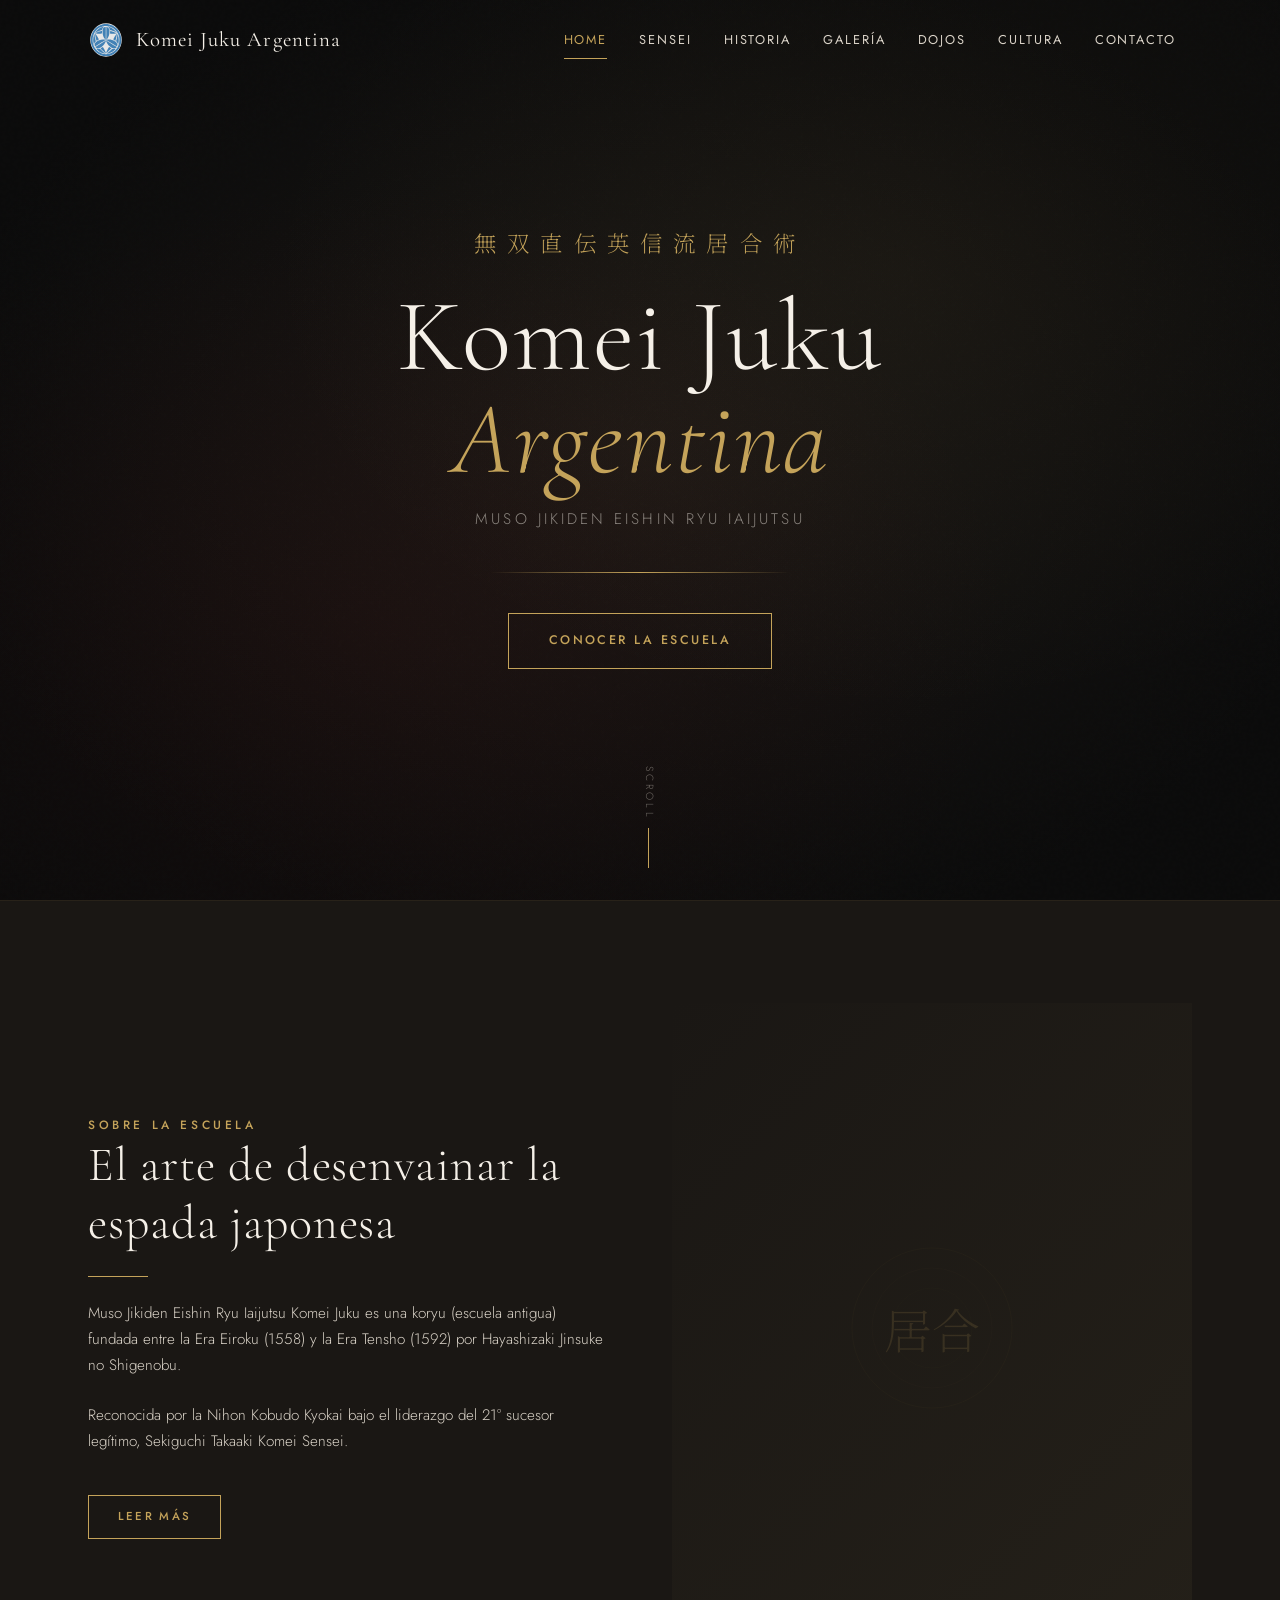
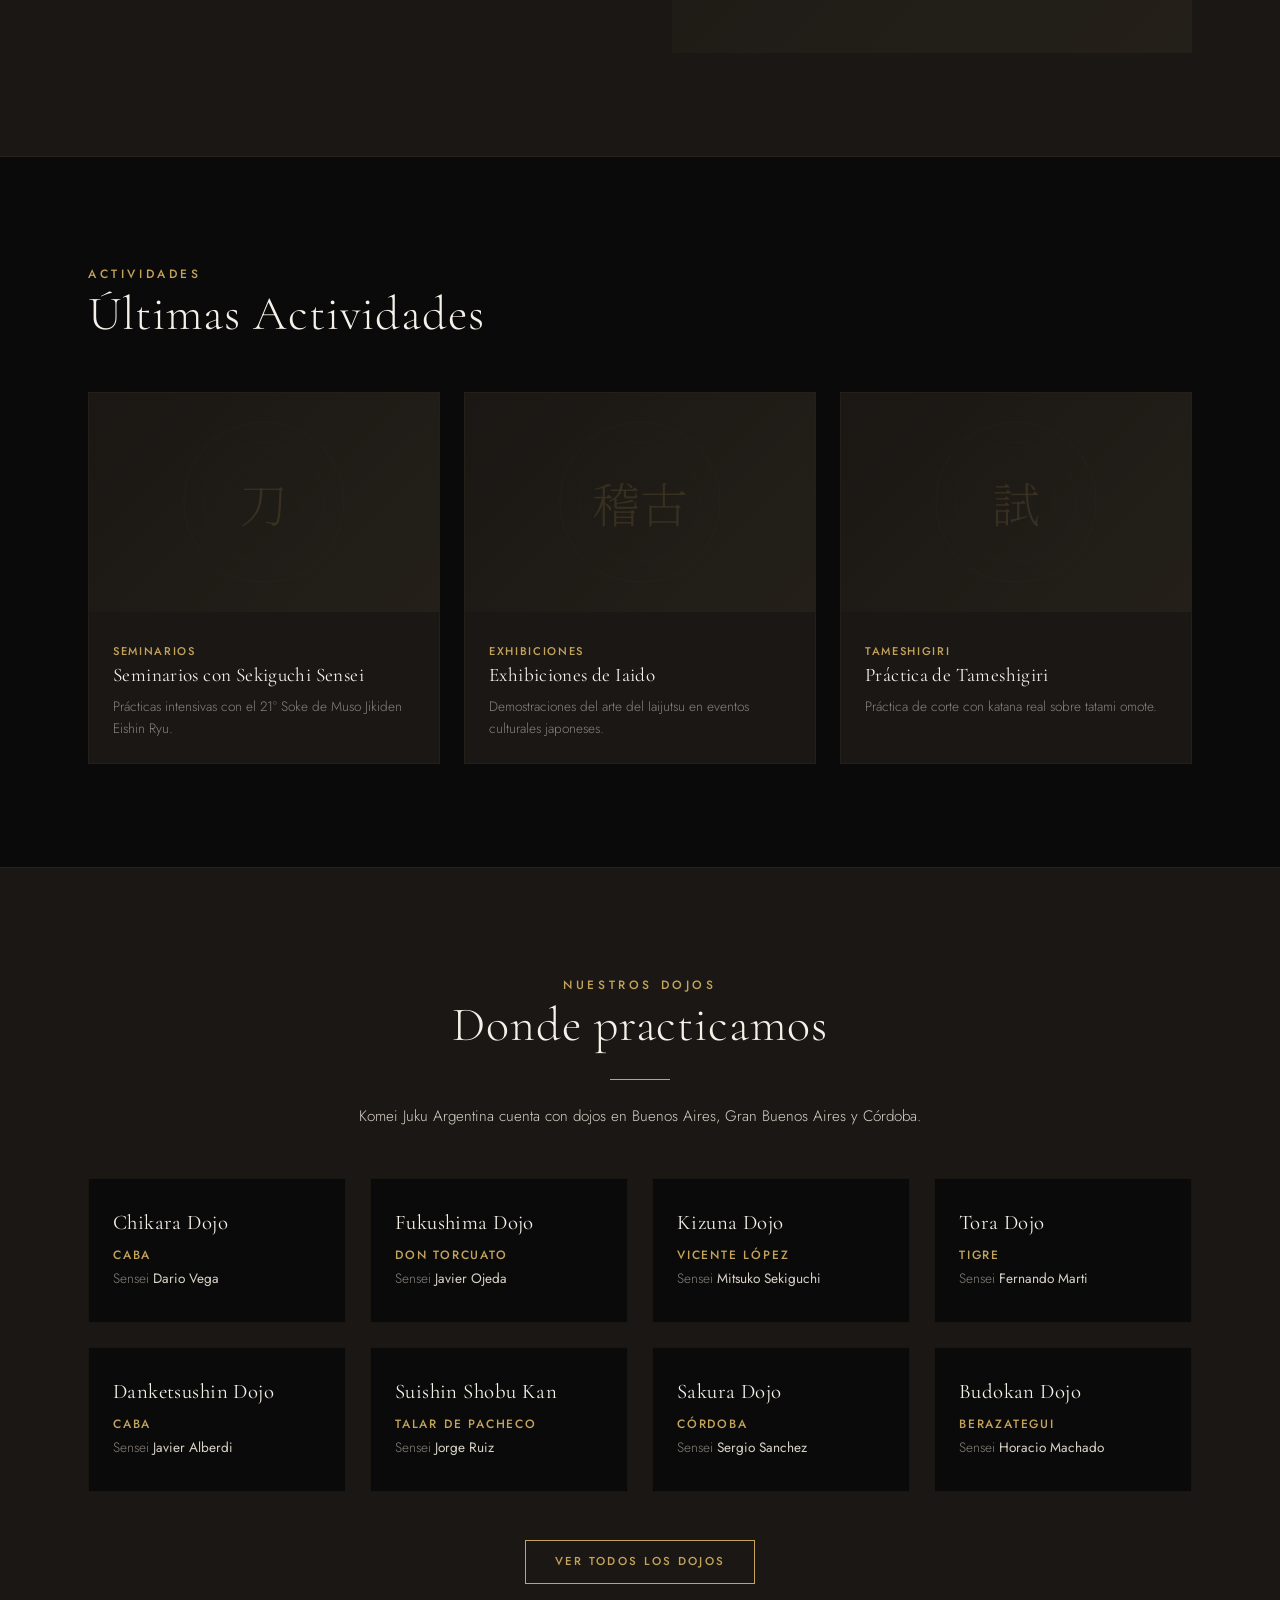
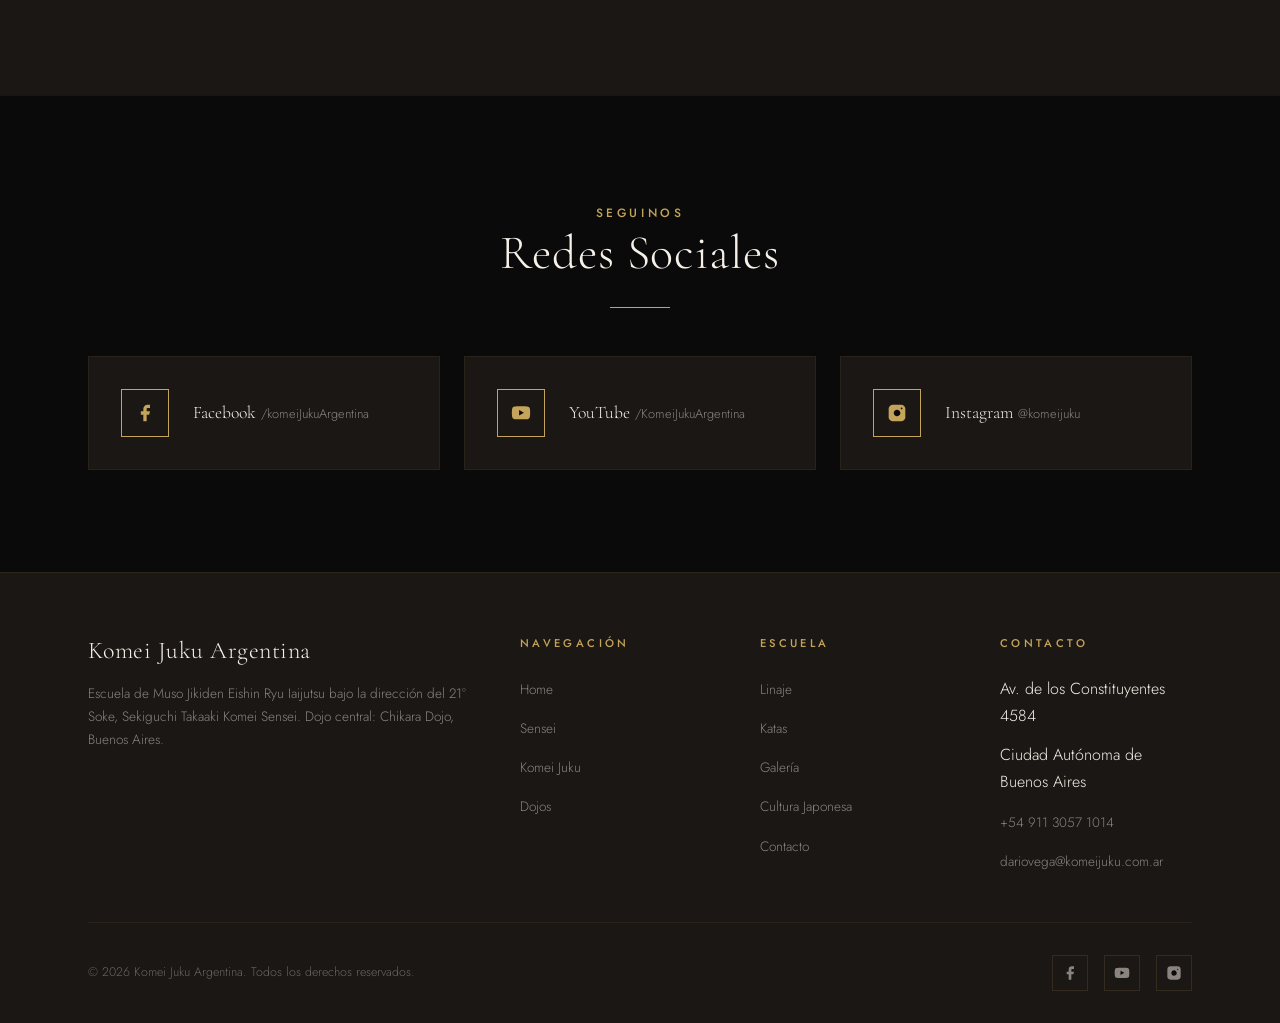
==== index.html @ 15493c23 "Initial commit — Komei Juku Argentina website Co-Authored-By: Claude Opus 4.6 <noreply@anthropic.com" ====
<!DOCTYPE html>
<html lang="es">
<head>
  <meta charset="UTF-8">
  <meta name="viewport" content="width=device-width, initial-scale=1.0">
  <title>Komei Juku Argentina — Muso Jikiden Eishin Ryu Iaijutsu</title>
  <meta name="description" content="Komei Juku Argentina — Escuela de Iaijutsu tradicional japonesa. Muso Jikiden Eishin Ryu bajo la dirección de Sekiguchi Takaaki Komei Sensei, 21° Soke.">
  <link rel="stylesheet" href="css/style.css">
</head>
<body>

  <!-- Navigation Overlay -->
  <div class="nav-overlay"></div>

  <!-- Navigation -->
  <nav class="nav">
    <div class="nav__inner">
      <a href="index.html" class="nav__logo">
        <img src="img/Komei_Juku_mon.svg" alt="Komei Juku Mon" class="nav__logo-mon">
        Komei Juku Argentina
      </a>

      <button class="nav__hamburger" aria-label="Menú">
        <span></span>
        <span></span>
        <span></span>
      </button>

      <ul class="nav__links">
        <li class="nav__item">
          <a href="index.html" class="nav__link">Home</a>
        </li>
        <li class="nav__item nav__item--has-dropdown">
          <a href="#" class="nav__link">Sensei</a>
          <ul class="nav__dropdown">
            <li><a href="sensei.html" class="nav__dropdown-link">Sekiguchi Sensei</a></li>
          </ul>
        </li>
        <li class="nav__item nav__item--has-dropdown">
          <a href="#" class="nav__link">Historia</a>
          <ul class="nav__dropdown">
            <li><a href="komei-juku.html" class="nav__dropdown-link">Komei Juku</a></li>
            <li><a href="linaje.html" class="nav__dropdown-link">Linaje</a></li>
            <li><a href="katas.html" class="nav__dropdown-link">Katas</a></li>
          </ul>
        </li>
        <li class="nav__item">
          <a href="galeria.html" class="nav__link">Galería</a>
        </li>
        <li class="nav__item">
          <a href="dojos.html" class="nav__link">Dojos</a>
        </li>
        <li class="nav__item">
          <a href="cultura.html" class="nav__link">Cultura</a>
        </li>
        <li class="nav__item">
          <a href="contacto.html" class="nav__link">Contacto</a>
        </li>
      </ul>
    </div>
  </nav>

  <!-- Hero -->
  <section class="hero">
    <div class="hero__bg"></div>
    <div class="hero__content">
      <p class="hero__school-jp">無双直伝英信流居合術</p>
      <h1 class="hero__title">Komei Juku<br><em>Argentina</em></h1>
      <p class="hero__subtitle">Muso Jikiden Eishin Ryu Iaijutsu</p>
      <div class="hero__line"></div>
      <div class="hero__cta">
        <a href="komei-juku.html" class="btn">Conocer la Escuela</a>
      </div>
    </div>
    <div class="hero__scroll">
      <span class="hero__scroll-text">Scroll</span>
      <span class="hero__scroll-line"></span>
    </div>
  </section>

  <!-- About Preview -->
  <section class="section about-preview ink-wash">
    <div class="container">
      <div class="about-preview__grid">
        <div class="about-preview__text reveal">
          <span class="section-label">Sobre la Escuela</span>
          <h2>El arte de desenvainar la espada japonesa</h2>
          <span class="gold-line"></span>
          <p>Muso Jikiden Eishin Ryu Iaijutsu Komei Juku es una koryu (escuela antigua) fundada entre la Era Eiroku (1558) y la Era Tensho (1592) por Hayashizaki Jinsuke no Shigenobu.</p>
          <p>Reconocida por la Nihon Kobudo Kyokai bajo el liderazgo del 21° sucesor legítimo, Sekiguchi Takaaki Komei Sensei.</p>
          <a href="komei-juku.html" class="btn btn--small" style="margin-top: 1rem;">Leer más</a>
        </div>
        <div class="about-preview__image reveal reveal--delay-2">
          <div class="img-placeholder">
            <span>居合</span>
          </div>
        </div>
      </div>
    </div>
  </section>

  <!-- Activities -->
  <section class="section activities">
    <div class="container">
      <div class="activities__header reveal">
        <div>
          <span class="section-label">Actividades</span>
          <h2>Últimas Actividades</h2>
        </div>
      </div>
      <div class="activities__grid stagger-children">
        <div class="activity-card">
          <div class="activity-card__image">
            <div class="img-placeholder" style="min-height:200px"><span>刀</span></div>
          </div>
          <div class="activity-card__body">
            <span class="activity-card__date">Seminarios</span>
            <h3 class="activity-card__title">Seminarios con Sekiguchi Sensei</h3>
            <p class="activity-card__excerpt">Prácticas intensivas con el 21° Soke de Muso Jikiden Eishin Ryu.</p>
          </div>
        </div>
        <div class="activity-card">
          <div class="activity-card__image">
            <div class="img-placeholder" style="min-height:200px"><span>稽古</span></div>
          </div>
          <div class="activity-card__body">
            <span class="activity-card__date">Exhibiciones</span>
            <h3 class="activity-card__title">Exhibiciones de Iaido</h3>
            <p class="activity-card__excerpt">Demostraciones del arte del Iaijutsu en eventos culturales japoneses.</p>
          </div>
        </div>
        <div class="activity-card">
          <div class="activity-card__image">
            <div class="img-placeholder" style="min-height:200px"><span>試</span></div>
          </div>
          <div class="activity-card__body">
            <span class="activity-card__date">Tameshigiri</span>
            <h3 class="activity-card__title">Práctica de Tameshigiri</h3>
            <p class="activity-card__excerpt">Práctica de corte con katana real sobre tatami omote.</p>
          </div>
        </div>
      </div>
    </div>
  </section>

  <!-- Dojos Preview -->
  <section class="section dojos-preview">
    <div class="container">
      <div class="text-center reveal">
        <span class="section-label">Nuestros Dojos</span>
        <h2>Donde practicamos</h2>
        <span class="gold-line gold-line--center"></span>
        <p style="margin: 0 auto;">Komei Juku Argentina cuenta con dojos en Buenos Aires, Gran Buenos Aires y Córdoba.</p>
      </div>
      <div class="dojos-preview__grid stagger-children">
        <div class="dojo-card">
          <h3 class="dojo-card__name">Chikara Dojo</h3>
          <span class="dojo-card__location">CABA</span>
          <p class="dojo-card__sensei">Sensei <strong>Dario Vega</strong></p>
        </div>
        <div class="dojo-card">
          <h3 class="dojo-card__name">Fukushima Dojo</h3>
          <span class="dojo-card__location">Don Torcuato</span>
          <p class="dojo-card__sensei">Sensei <strong>Javier Ojeda</strong></p>
        </div>
        <div class="dojo-card">
          <h3 class="dojo-card__name">Kizuna Dojo</h3>
          <span class="dojo-card__location">Vicente López</span>
          <p class="dojo-card__sensei">Sensei <strong>Mitsuko Sekiguchi</strong></p>
        </div>
        <div class="dojo-card">
          <h3 class="dojo-card__name">Tora Dojo</h3>
          <span class="dojo-card__location">Tigre</span>
          <p class="dojo-card__sensei">Sensei <strong>Fernando Marti</strong></p>
        </div>
        <div class="dojo-card">
          <h3 class="dojo-card__name">Danketsushin Dojo</h3>
          <span class="dojo-card__location">CABA</span>
          <p class="dojo-card__sensei">Sensei <strong>Javier Alberdi</strong></p>
        </div>
        <div class="dojo-card">
          <h3 class="dojo-card__name">Suishin Shobu Kan</h3>
          <span class="dojo-card__location">Talar de Pacheco</span>
          <p class="dojo-card__sensei">Sensei <strong>Jorge Ruiz</strong></p>
        </div>
        <div class="dojo-card">
          <h3 class="dojo-card__name">Sakura Dojo</h3>
          <span class="dojo-card__location">Córdoba</span>
          <p class="dojo-card__sensei">Sensei <strong>Sergio Sanchez</strong></p>
        </div>
        <div class="dojo-card">
          <h3 class="dojo-card__name">Budokan Dojo</h3>
          <span class="dojo-card__location">Berazategui</span>
          <p class="dojo-card__sensei">Sensei <strong>Horacio Machado</strong></p>
        </div>
      </div>
      <div class="text-center reveal" style="margin-top: 3rem;">
        <a href="dojos.html" class="btn btn--small">Ver todos los dojos</a>
      </div>
    </div>
  </section>

  <!-- Social -->
  <section class="section social">
    <div class="container">
      <div class="text-center reveal">
        <span class="section-label">Seguinos</span>
        <h2>Redes Sociales</h2>
        <span class="gold-line gold-line--center"></span>
      </div>
      <div class="social__grid stagger-children">
        <a href="https://www.facebook.com/komeiJukuArgentina" target="_blank" rel="noopener" class="social-card">
          <div class="social-card__icon">
            <svg viewBox="0 0 24 24"><path d="M18 2h-3a5 5 0 00-5 5v3H7v4h3v8h4v-8h3l1-4h-4V7a1 1 0 011-1h3z"/></svg>
          </div>
          <div class="social-card__info">
            <span class="social-card__name">Facebook</span>
            <span class="social-card__handle">/komeiJukuArgentina</span>
          </div>
        </a>
        <a href="https://www.youtube.com/user/KomeiJukuArgentina" target="_blank" rel="noopener" class="social-card">
          <div class="social-card__icon">
            <svg viewBox="0 0 24 24"><path d="M22.54 6.42a2.78 2.78 0 00-1.94-2C18.88 4 12 4 12 4s-6.88 0-8.6.46a2.78 2.78 0 00-1.94 2A29 29 0 001 11.75a29 29 0 00.46 5.33A2.78 2.78 0 003.4 19.1c1.72.46 8.6.46 8.6.46s6.88 0 8.6-.46a2.78 2.78 0 001.94-2 29 29 0 00.46-5.25 29 29 0 00-.46-5.43z"/><path d="M9.75 15.02l5.75-3.27-5.75-3.27v6.54z" fill="#0a0a0a"/></svg>
          </div>
          <div class="social-card__info">
            <span class="social-card__name">YouTube</span>
            <span class="social-card__handle">/KomeiJukuArgentina</span>
          </div>
        </a>
        <a href="https://www.instagram.com/komeijuku" target="_blank" rel="noopener" class="social-card">
          <div class="social-card__icon">
            <svg viewBox="0 0 24 24"><rect x="2" y="2" width="20" height="20" rx="5" ry="5"/><path d="M16 11.37A4 4 0 1112.63 8 4 4 0 0116 11.37z" fill="#0a0a0a"/><line x1="17.5" y1="6.5" x2="17.51" y2="6.5" stroke="#0a0a0a" stroke-width="2" stroke-linecap="round"/></svg>
          </div>
          <div class="social-card__info">
            <span class="social-card__name">Instagram</span>
            <span class="social-card__handle">@komeijuku</span>
          </div>
        </a>
      </div>
    </div>
  </section>

  <!-- Footer -->
  <footer class="footer">
    <div class="container">
      <div class="footer__grid">
        <div class="footer__brand">
          <h3>Komei Juku Argentina</h3>
          <p>Escuela de Muso Jikiden Eishin Ryu Iaijutsu bajo la dirección del 21° Soke, Sekiguchi Takaaki Komei Sensei. Dojo central: Chikara Dojo, Buenos Aires.</p>
        </div>
        <div>
          <h4 class="footer__heading">Navegación</h4>
          <ul class="footer__links">
            <li><a href="index.html">Home</a></li>
            <li><a href="sensei.html">Sensei</a></li>
            <li><a href="komei-juku.html">Komei Juku</a></li>
            <li><a href="dojos.html">Dojos</a></li>
          </ul>
        </div>
        <div>
          <h4 class="footer__heading">Escuela</h4>
          <ul class="footer__links">
            <li><a href="linaje.html">Linaje</a></li>
            <li><a href="katas.html">Katas</a></li>
            <li><a href="galeria.html">Galería</a></li>
            <li><a href="cultura.html">Cultura Japonesa</a></li>
            <li><a href="contacto.html">Contacto</a></li>
          </ul>
        </div>
        <div>
          <h4 class="footer__heading">Contacto</h4>
          <ul class="footer__links">
            <li>Av. de los Constituyentes 4584</li>
            <li>Ciudad Autónoma de Buenos Aires</li>
            <li><a href="tel:+5491130571014">+54 911 3057 1014</a></li>
            <li><a href="mailto:dariovega@komeijuku.com.ar">dariovega@komeijuku.com.ar</a></li>
          </ul>
        </div>
      </div>
      <div class="footer__bottom">
        <span class="footer__copy">&copy; 2026 Komei Juku Argentina. Todos los derechos reservados.</span>
        <div class="footer__social">
          <a href="https://www.facebook.com/komeiJukuArgentina" target="_blank" rel="noopener" aria-label="Facebook">
            <svg viewBox="0 0 24 24"><path d="M18 2h-3a5 5 0 00-5 5v3H7v4h3v8h4v-8h3l1-4h-4V7a1 1 0 011-1h3z"/></svg>
          </a>
          <a href="https://www.youtube.com/user/KomeiJukuArgentina" target="_blank" rel="noopener" aria-label="YouTube">
            <svg viewBox="0 0 24 24"><path d="M22.54 6.42a2.78 2.78 0 00-1.94-2C18.88 4 12 4 12 4s-6.88 0-8.6.46a2.78 2.78 0 00-1.94 2A29 29 0 001 11.75a29 29 0 00.46 5.33A2.78 2.78 0 003.4 19.1c1.72.46 8.6.46 8.6.46s6.88 0 8.6-.46a2.78 2.78 0 001.94-2 29 29 0 00.46-5.25 29 29 0 00-.46-5.43z"/><path d="M9.75 15.02l5.75-3.27-5.75-3.27v6.54z" fill="#0a0a0a"/></svg>
          </a>
          <a href="https://www.instagram.com/komeijuku" target="_blank" rel="noopener" aria-label="Instagram">
            <svg viewBox="0 0 24 24"><rect x="2" y="2" width="20" height="20" rx="5" ry="5"/><path d="M16 11.37A4 4 0 1112.63 8 4 4 0 0116 11.37z" fill="#0a0a0a"/><circle cx="17.5" cy="6.5" r="1" fill="#0a0a0a"/></svg>
          </a>
        </div>
      </div>
    </div>
  </footer>

  <script src="js/main.js"></script>
</body>
</html>
---- css/style.css ----
/* ═══════════════════════════════════════════════
   KOMEI JUKU ARGENTINA — Wabi-Sabi Luxury
   Refined Japanese sword school aesthetic
   ═══════════════════════════════════════════════ */

@import url('https://fonts.googleapis.com/css2?family=Cormorant+Garamond:ital,wght@0,300;0,400;0,500;0,600;0,700;1,300;1,400&family=Jost:wght@300;400;500;600&family=Noto+Serif+JP:wght@200;300;400;500;600;700&display=swap');

/* ─── Custom Properties ─── */
:root {
  --sumi: #0a0a0a;
  --lacquer: #1a1714;
  --lacquer-light: #242019;
  --washi: #f5f0e8;
  --washi-dim: #d9d2c7;
  --gold: #c4a35a;
  --gold-light: #d4b76a;
  --gold-dark: #9a7d3a;
  --crimson: #8b1a1a;
  --crimson-light: #a52a2a;
  --ink: #6b6560;
  --ink-light: #8a847e;

  --ff-display: 'Cormorant Garamond', 'Noto Serif JP', serif;
  --ff-body: 'Jost', sans-serif;
  --ff-jp: 'Noto Serif JP', serif;

  --nav-height: 80px;
  --section-pad: clamp(4rem, 8vw, 8rem);
  --content-max: 1200px;
  --content-narrow: 800px;

  --ease-out: cubic-bezier(0.16, 1, 0.3, 1);
  --ease-in-out: cubic-bezier(0.65, 0, 0.35, 1);
}

/* ─── Reset & Base ─── */
*, *::before, *::after {
  margin: 0;
  padding: 0;
  box-sizing: border-box;
}

html {
  scroll-behavior: smooth;
  font-size: 16px;
  -webkit-font-smoothing: antialiased;
  -moz-osx-font-smoothing: grayscale;
}

body {
  font-family: var(--ff-body);
  font-weight: 300;
  color: var(--washi);
  background-color: var(--sumi);
  line-height: 1.7;
  overflow-x: hidden;
}

img {
  max-width: 100%;
  height: auto;
  display: block;
}

a {
  color: var(--gold);
  text-decoration: none;
  transition: color 0.3s ease;
}

a:hover {
  color: var(--gold-light);
}

::selection {
  background: var(--gold);
  color: var(--sumi);
}

/* ─── Typography ─── */
h1, h2, h3, h4, h5 {
  font-family: var(--ff-display);
  font-weight: 300;
  line-height: 1.2;
  letter-spacing: 0.02em;
}

h1 {
  font-size: clamp(2.5rem, 6vw, 5rem);
}

h2 {
  font-size: clamp(1.8rem, 4vw, 3rem);
}

h3 {
  font-size: clamp(1.3rem, 2.5vw, 1.8rem);
}

p {
  font-size: clamp(0.95rem, 1.1vw, 1.1rem);
  color: var(--washi-dim);
  max-width: 65ch;
}

/* ─── Utility ─── */
.container {
  width: 100%;
  max-width: var(--content-max);
  margin: 0 auto;
  padding: 0 clamp(1.5rem, 4vw, 3rem);
}

.container--narrow {
  max-width: var(--content-narrow);
}

.section {
  padding: var(--section-pad) 0;
  position: relative;
}

.text-gold { color: var(--gold); }
.text-crimson { color: var(--crimson); }
.text-center { text-align: center; }

/* ─── Decorative Elements ─── */
.gold-line {
  width: 60px;
  height: 1px;
  background: var(--gold);
  display: block;
  margin: 1.5rem 0;
}

.gold-line--center {
  margin: 1.5rem auto;
}

.section-label {
  font-family: var(--ff-body);
  font-size: 0.75rem;
  font-weight: 500;
  letter-spacing: 0.3em;
  text-transform: uppercase;
  color: var(--gold);
  margin-bottom: 0.5rem;
}

.jp-accent {
  font-family: var(--ff-jp);
  font-weight: 200;
  color: var(--gold);
  opacity: 0.15;
  font-size: 1.2em;
}

/* Vertical Japanese text decoration */
.vertical-jp {
  writing-mode: vertical-rl;
  text-orientation: mixed;
  font-family: var(--ff-jp);
  font-weight: 200;
  color: var(--gold);
  opacity: 0.08;
  font-size: clamp(1.5rem, 3vw, 2.5rem);
  position: absolute;
  letter-spacing: 0.5em;
  user-select: none;
  pointer-events: none;
}

/* Ink wash background */
.ink-wash {
  position: relative;
}

.ink-wash::before {
  content: '';
  position: absolute;
  top: 0;
  left: 0;
  right: 0;
  bottom: 0;
  background: radial-gradient(ellipse at 20% 50%, rgba(26, 23, 20, 0.8) 0%, transparent 70%),
              radial-gradient(ellipse at 80% 20%, rgba(26, 23, 20, 0.6) 0%, transparent 60%);
  pointer-events: none;
  z-index: 0;
}

.ink-wash > * {
  position: relative;
  z-index: 1;
}

/* Mon crest pattern background */
.mon-pattern {
  position: relative;
}

.mon-pattern::after {
  content: '';
  position: absolute;
  top: 50%;
  left: 50%;
  transform: translate(-50%, -50%);
  width: 400px;
  height: 400px;
  background-image: url("data:image/svg+xml,%3Csvg xmlns='http://www.w3.org/2000/svg' viewBox='0 0 200 200'%3E%3Ccircle cx='100' cy='100' r='90' fill='none' stroke='%23c4a35a' stroke-width='0.5' opacity='0.06'/%3E%3Ccircle cx='100' cy='100' r='70' fill='none' stroke='%23c4a35a' stroke-width='0.5' opacity='0.06'/%3E%3Ccircle cx='100' cy='100' r='50' fill='none' stroke='%23c4a35a' stroke-width='0.5' opacity='0.06'/%3E%3Cline x1='100' y1='10' x2='100' y2='190' stroke='%23c4a35a' stroke-width='0.3' opacity='0.04'/%3E%3Cline x1='10' y1='100' x2='190' y2='100' stroke='%23c4a35a' stroke-width='0.3' opacity='0.04'/%3E%3C/svg%3E");
  background-size: contain;
  background-repeat: no-repeat;
  pointer-events: none;
  z-index: 0;
}

/* ═══════════════════════════════════════════════
   NAVIGATION
   ═══════════════════════════════════════════════ */
.nav {
  position: fixed;
  top: 0;
  left: 0;
  right: 0;
  height: var(--nav-height);
  z-index: 1000;
  display: flex;
  align-items: center;
  transition: background-color 0.4s ease, box-shadow 0.4s ease;
}

.nav--scrolled {
  background-color: rgba(10, 10, 10, 0.95);
  backdrop-filter: blur(20px);
  -webkit-backdrop-filter: blur(20px);
  box-shadow: 0 1px 0 rgba(196, 163, 90, 0.1);
}

.nav__inner {
  display: flex;
  align-items: center;
  justify-content: space-between;
  width: 100%;
  max-width: var(--content-max);
  margin: 0 auto;
  padding: 0 clamp(1.5rem, 4vw, 3rem);
}

.nav__logo {
  font-family: var(--ff-display);
  font-size: 1.3rem;
  font-weight: 400;
  color: var(--washi);
  letter-spacing: 0.05em;
  display: flex;
  align-items: center;
  gap: 0.75rem;
  white-space: nowrap;
}

.nav__logo-mon {
  width: 36px;
  height: 36px;
  opacity: 0.9;
}

.nav__links {
  display: flex;
  align-items: center;
  gap: 0;
  list-style: none;
}

.nav__item {
  position: relative;
}

.nav__link {
  display: block;
  padding: 0.5rem 1rem;
  font-family: var(--ff-body);
  font-size: 0.8rem;
  font-weight: 400;
  letter-spacing: 0.15em;
  text-transform: uppercase;
  color: var(--washi-dim);
  transition: color 0.3s ease;
  position: relative;
}

.nav__link::after {
  content: '';
  position: absolute;
  bottom: 0;
  left: 1rem;
  right: 1rem;
  height: 1px;
  background: var(--gold);
  transform: scaleX(0);
  transform-origin: right;
  transition: transform 0.4s var(--ease-out);
}

.nav__link:hover,
.nav__link--active {
  color: var(--gold);
}

.nav__link:hover::after,
.nav__link--active::after {
  transform: scaleX(1);
  transform-origin: left;
}

/* Dropdown */
.nav__dropdown {
  position: absolute;
  top: 100%;
  left: 0;
  min-width: 220px;
  background: rgba(10, 10, 10, 0.97);
  backdrop-filter: blur(20px);
  border: 1px solid rgba(196, 163, 90, 0.1);
  border-top: 2px solid var(--gold);
  padding: 0.75rem 0;
  opacity: 0;
  visibility: hidden;
  transform: translateY(10px);
  transition: all 0.3s var(--ease-out);
  list-style: none;
}

.nav__item:hover .nav__dropdown {
  opacity: 1;
  visibility: visible;
  transform: translateY(0);
}

.nav__dropdown-link {
  display: block;
  padding: 0.6rem 1.5rem;
  font-family: var(--ff-body);
  font-size: 0.78rem;
  font-weight: 300;
  letter-spacing: 0.1em;
  text-transform: uppercase;
  color: var(--washi-dim);
  transition: all 0.3s ease;
}

.nav__dropdown-link:hover {
  color: var(--gold);
  background: rgba(196, 163, 90, 0.05);
  padding-left: 2rem;
}

/* Hamburger */
.nav__hamburger {
  display: none;
  flex-direction: column;
  gap: 6px;
  cursor: pointer;
  padding: 8px;
  background: none;
  border: none;
  z-index: 1001;
}

.nav__hamburger span {
  display: block;
  width: 28px;
  height: 1px;
  background: var(--washi);
  transition: all 0.4s var(--ease-out);
  transform-origin: center;
}

.nav__hamburger--active span:nth-child(1) {
  transform: rotate(45deg) translate(5px, 5px);
}

.nav__hamburger--active span:nth-child(2) {
  opacity: 0;
  transform: scaleX(0);
}

.nav__hamburger--active span:nth-child(3) {
  transform: rotate(-45deg) translate(5px, -5px);
}

/* Mobile Nav */
@media (max-width: 960px) {
  .nav__hamburger {
    display: flex;
  }

  .nav__links {
    position: fixed;
    top: 0;
    right: 0;
    width: min(380px, 85vw);
    height: 100vh;
    flex-direction: column;
    align-items: stretch;
    background: rgba(10, 10, 10, 0.98);
    backdrop-filter: blur(30px);
    padding: calc(var(--nav-height) + 2rem) 2rem 2rem;
    transform: translateX(100%);
    transition: transform 0.5s var(--ease-out);
    border-left: 1px solid rgba(196, 163, 90, 0.1);
    overflow-y: auto;
  }

  .nav__links--open {
    transform: translateX(0);
  }

  .nav__link {
    padding: 0.8rem 0;
    font-size: 0.85rem;
    border-bottom: 1px solid rgba(196, 163, 90, 0.06);
  }

  .nav__link::after { display: none; }

  .nav__dropdown {
    position: static;
    background: transparent;
    border: none;
    border-top: none;
    padding: 0 0 0 1rem;
    opacity: 1;
    visibility: visible;
    transform: none;
    backdrop-filter: none;
    max-height: 0;
    overflow: hidden;
    transition: max-height 0.4s var(--ease-out);
  }

  .nav__item--open .nav__dropdown {
    max-height: 300px;
  }

  .nav__dropdown-link {
    padding: 0.5rem 0;
    font-size: 0.78rem;
  }

  .nav__dropdown-link:hover {
    padding-left: 0.5rem;
    background: transparent;
  }
}

/* Mobile overlay */
.nav-overlay {
  position: fixed;
  inset: 0;
  background: rgba(0, 0, 0, 0.6);
  z-index: 999;
  opacity: 0;
  visibility: hidden;
  transition: all 0.4s ease;
}

.nav-overlay--visible {
  opacity: 1;
  visibility: visible;
}

/* ═══════════════════════════════════════════════
   HERO
   ═══════════════════════════════════════════════ */
.hero {
  min-height: 100vh;
  display: flex;
  align-items: center;
  justify-content: center;
  position: relative;
  overflow: hidden;
  background: var(--sumi);
}

.hero__bg {
  position: absolute;
  inset: 0;
  z-index: 0;
}

/* Atmospheric gradient layers */
.hero__bg::before {
  content: '';
  position: absolute;
  inset: 0;
  background:
    radial-gradient(ellipse at 30% 70%, rgba(139, 26, 26, 0.08) 0%, transparent 50%),
    radial-gradient(ellipse at 70% 30%, rgba(196, 163, 90, 0.05) 0%, transparent 50%),
    radial-gradient(ellipse at 50% 50%, rgba(26, 23, 20, 0.9) 0%, var(--sumi) 80%);
}

/* Subtle noise texture */
.hero__bg::after {
  content: '';
  position: absolute;
  inset: 0;
  background-image: url("data:image/svg+xml,%3Csvg viewBox='0 0 256 256' xmlns='http://www.w3.org/2000/svg'%3E%3Cfilter id='n'%3E%3CfeTurbulence type='fractalNoise' baseFrequency='0.9' numOctaves='4' stitchTiles='stitch'/%3E%3C/filter%3E%3Crect width='100%25' height='100%25' filter='url(%23n)' opacity='0.03'/%3E%3C/svg%3E");
  opacity: 0.4;
}

.hero__content {
  position: relative;
  z-index: 1;
  text-align: center;
  padding: 2rem;
}

.hero__school-jp {
  font-family: var(--ff-jp);
  font-size: clamp(1rem, 2vw, 1.4rem);
  font-weight: 200;
  color: var(--gold);
  letter-spacing: 0.5em;
  margin-bottom: 1.5rem;
  opacity: 0;
  animation: fadeUp 1s var(--ease-out) 0.3s forwards;
}

.hero__title {
  font-family: var(--ff-display);
  font-size: clamp(3rem, 8vw, 6.5rem);
  font-weight: 300;
  color: var(--washi);
  line-height: 1;
  letter-spacing: 0.02em;
  margin-bottom: 1rem;
  opacity: 0;
  animation: fadeUp 1s var(--ease-out) 0.5s forwards;
}

.hero__title em {
  font-style: italic;
  color: var(--gold);
  font-weight: 300;
}

.hero__subtitle {
  font-family: var(--ff-body);
  font-size: clamp(0.85rem, 1.2vw, 1rem);
  font-weight: 300;
  color: var(--ink-light);
  letter-spacing: 0.2em;
  text-transform: uppercase;
  margin-bottom: 2.5rem;
  opacity: 0;
  animation: fadeUp 1s var(--ease-out) 0.7s forwards;
}

/* Sword cut line animation */
.hero__line {
  width: 0;
  height: 1px;
  background: linear-gradient(90deg, transparent, var(--gold), transparent);
  margin: 0 auto 2.5rem;
  animation: swordCut 1.2s var(--ease-in-out) 1s forwards;
}

.hero__cta {
  opacity: 0;
  animation: fadeUp 1s var(--ease-out) 1.2s forwards;
}

.hero__scroll {
  position: absolute;
  bottom: 2rem;
  left: 50%;
  transform: translateX(-50%);
  display: flex;
  flex-direction: column;
  align-items: center;
  gap: 0.5rem;
  opacity: 0;
  animation: fadeUp 1s var(--ease-out) 1.5s forwards;
}

.hero__scroll-text {
  font-size: 0.65rem;
  letter-spacing: 0.3em;
  text-transform: uppercase;
  color: var(--ink);
  writing-mode: vertical-rl;
}

.hero__scroll-line {
  width: 1px;
  height: 40px;
  background: var(--gold);
  animation: scrollPulse 2s ease-in-out infinite;
}

/* ─── Buttons ─── */
.btn {
  display: inline-block;
  font-family: var(--ff-body);
  font-size: 0.78rem;
  font-weight: 500;
  letter-spacing: 0.2em;
  text-transform: uppercase;
  padding: 1rem 2.5rem;
  border: 1px solid var(--gold);
  color: var(--gold);
  background: transparent;
  cursor: pointer;
  transition: all 0.4s var(--ease-out);
  position: relative;
  overflow: hidden;
}

.btn::before {
  content: '';
  position: absolute;
  inset: 0;
  background: var(--gold);
  transform: scaleX(0);
  transform-origin: left;
  transition: transform 0.4s var(--ease-out);
  z-index: -1;
}

.btn:hover {
  color: var(--sumi);
}

.btn:hover::before {
  transform: scaleX(1);
}

.btn--solid {
  background: var(--gold);
  color: var(--sumi);
}

.btn--solid::before {
  background: var(--gold-light);
}

.btn--small {
  padding: 0.7rem 1.8rem;
  font-size: 0.72rem;
}

/* ═══════════════════════════════════════════════
   PAGE HEADER (inner pages)
   ═══════════════════════════════════════════════ */
.page-header {
  padding: calc(var(--nav-height) + 4rem) 0 3rem;
  position: relative;
  overflow: hidden;
  background: var(--sumi);
}

.page-header::before {
  content: '';
  position: absolute;
  inset: 0;
  background:
    radial-gradient(ellipse at 20% 80%, rgba(196, 163, 90, 0.04) 0%, transparent 50%),
    radial-gradient(ellipse at 80% 20%, rgba(139, 26, 26, 0.04) 0%, transparent 50%);
}

.page-header__content {
  position: relative;
  z-index: 1;
}

.page-header__label {
  font-family: var(--ff-body);
  font-size: 0.7rem;
  font-weight: 500;
  letter-spacing: 0.4em;
  text-transform: uppercase;
  color: var(--gold);
  margin-bottom: 1rem;
}

.page-header__title {
  font-family: var(--ff-display);
  font-size: clamp(2.5rem, 6vw, 4.5rem);
  font-weight: 300;
  color: var(--washi);
  margin-bottom: 1rem;
}

.page-header__line {
  width: 60px;
  height: 1px;
  background: var(--gold);
}

/* ═══════════════════════════════════════════════
   SECTIONS — HOME PAGE
   ═══════════════════════════════════════════════ */

/* About Preview */
.about-preview {
  background: var(--lacquer);
  border-top: 1px solid rgba(196, 163, 90, 0.08);
  border-bottom: 1px solid rgba(196, 163, 90, 0.08);
}

.about-preview__grid {
  display: grid;
  grid-template-columns: 1fr 1fr;
  gap: clamp(2rem, 5vw, 5rem);
  align-items: center;
}

.about-preview__text h2 {
  margin-bottom: 1.5rem;
  color: var(--washi);
}

.about-preview__text p {
  margin-bottom: 1.5rem;
}

.about-preview__image {
  position: relative;
  aspect-ratio: 4/5;
  overflow: hidden;
}

.about-preview__image::before {
  content: '';
  position: absolute;
  inset: -1px;
  border: 1px solid var(--gold);
  opacity: 0.2;
  z-index: 1;
}

.about-preview__image img {
  width: 100%;
  height: 100%;
  object-fit: cover;
}

/* Image placeholder for when no image is available */
.img-placeholder {
  width: 100%;
  height: 100%;
  min-height: 300px;
  background: linear-gradient(135deg, var(--lacquer) 0%, var(--lacquer-light) 100%);
  display: flex;
  align-items: center;
  justify-content: center;
  position: relative;
  overflow: hidden;
}

.img-placeholder::before {
  content: '';
  position: absolute;
  inset: 0;
  background-image: url("data:image/svg+xml,%3Csvg xmlns='http://www.w3.org/2000/svg' viewBox='0 0 200 200'%3E%3Ccircle cx='100' cy='100' r='80' fill='none' stroke='%23c4a35a' stroke-width='0.3' opacity='0.1'/%3E%3Ccircle cx='100' cy='100' r='60' fill='none' stroke='%23c4a35a' stroke-width='0.3' opacity='0.08'/%3E%3Ccircle cx='100' cy='100' r='40' fill='none' stroke='%23c4a35a' stroke-width='0.3' opacity='0.06'/%3E%3C/svg%3E");
  background-size: 200px;
  background-position: center;
  background-repeat: no-repeat;
}

.img-placeholder span {
  font-family: var(--ff-jp);
  font-size: 3rem;
  font-weight: 200;
  color: var(--gold);
  opacity: 0.15;
  z-index: 1;
}

/* Activities Section */
.activities {
  background: var(--sumi);
}

.activities__header {
  display: flex;
  align-items: flex-end;
  justify-content: space-between;
  margin-bottom: 3rem;
}

.activities__header h2 {
  color: var(--washi);
}

.activities__grid {
  display: grid;
  grid-template-columns: repeat(3, 1fr);
  gap: 1.5rem;
}

.activity-card {
  background: var(--lacquer);
  border: 1px solid rgba(196, 163, 90, 0.06);
  overflow: hidden;
  transition: all 0.4s var(--ease-out);
  position: relative;
}

.activity-card::before {
  content: '';
  position: absolute;
  top: 0;
  left: 0;
  right: 0;
  height: 2px;
  background: var(--gold);
  transform: scaleX(0);
  transform-origin: left;
  transition: transform 0.4s var(--ease-out);
}

.activity-card:hover {
  border-color: rgba(196, 163, 90, 0.15);
  transform: translateY(-4px);
}

.activity-card:hover::before {
  transform: scaleX(1);
}

.activity-card__image {
  aspect-ratio: 16/10;
  overflow: hidden;
  background: var(--lacquer-light);
}

.activity-card__image img {
  width: 100%;
  height: 100%;
  object-fit: cover;
  transition: transform 0.6s var(--ease-out);
}

.activity-card:hover .activity-card__image img {
  transform: scale(1.05);
}

.activity-card__body {
  padding: 1.5rem;
}

.activity-card__date {
  font-size: 0.7rem;
  font-weight: 500;
  letter-spacing: 0.15em;
  text-transform: uppercase;
  color: var(--gold);
  margin-bottom: 0.5rem;
}

.activity-card__title {
  font-family: var(--ff-display);
  font-size: 1.2rem;
  font-weight: 400;
  color: var(--washi);
  margin-bottom: 0.5rem;
  line-height: 1.3;
}

.activity-card__excerpt {
  font-size: 0.85rem;
  color: var(--ink-light);
  line-height: 1.6;
}

/* Dojos Preview */
.dojos-preview {
  background: var(--lacquer);
  border-top: 1px solid rgba(196, 163, 90, 0.08);
}

.dojos-preview__grid {
  display: grid;
  grid-template-columns: repeat(4, 1fr);
  gap: 1.5rem;
  margin-top: 3rem;
}

.dojo-card {
  padding: 2rem 1.5rem;
  border: 1px solid rgba(196, 163, 90, 0.08);
  background: var(--sumi);
  transition: all 0.4s var(--ease-out);
  position: relative;
  overflow: hidden;
}

.dojo-card::after {
  content: '';
  position: absolute;
  bottom: 0;
  left: 0;
  right: 0;
  height: 2px;
  background: var(--gold);
  transform: scaleX(0);
  transition: transform 0.4s var(--ease-out);
}

.dojo-card:hover {
  border-color: rgba(196, 163, 90, 0.2);
}

.dojo-card:hover::after {
  transform: scaleX(1);
}

.dojo-card__name {
  font-family: var(--ff-display);
  font-size: 1.3rem;
  font-weight: 400;
  color: var(--washi);
  margin-bottom: 0.25rem;
}

.dojo-card__location {
  font-size: 0.75rem;
  font-weight: 500;
  letter-spacing: 0.15em;
  text-transform: uppercase;
  color: var(--gold);
  margin-bottom: 1rem;
}

.dojo-card__sensei {
  font-size: 0.85rem;
  color: var(--ink-light);
}

.dojo-card__sensei strong {
  color: var(--washi-dim);
  font-weight: 400;
}

/* Social Section */
.social {
  background: var(--sumi);
  border-top: 1px solid rgba(196, 163, 90, 0.08);
}

.social__grid {
  display: grid;
  grid-template-columns: repeat(3, 1fr);
  gap: 1.5rem;
  margin-top: 3rem;
}

.social-card {
  display: flex;
  align-items: center;
  gap: 1.5rem;
  padding: 2rem;
  border: 1px solid rgba(196, 163, 90, 0.08);
  background: var(--lacquer);
  transition: all 0.4s var(--ease-out);
}

.social-card:hover {
  border-color: rgba(196, 163, 90, 0.2);
  transform: translateY(-2px);
}

.social-card__icon {
  width: 48px;
  height: 48px;
  flex-shrink: 0;
  display: flex;
  align-items: center;
  justify-content: center;
  border: 1px solid var(--gold);
  color: var(--gold);
  transition: all 0.3s ease;
}

.social-card:hover .social-card__icon {
  background: var(--gold);
  color: var(--sumi);
}

.social-card__icon svg {
  width: 20px;
  height: 20px;
  fill: currentColor;
}

.social-card__info {
  flex: 1;
}

.social-card__name {
  font-family: var(--ff-display);
  font-size: 1.1rem;
  color: var(--washi);
  margin-bottom: 0.15rem;
}

.social-card__handle {
  font-size: 0.8rem;
  color: var(--ink-light);
}

/* ═══════════════════════════════════════════════
   CONTENT PAGES
   ═══════════════════════════════════════════════ */

/* Prose content */
.prose {
  color: var(--washi-dim);
  line-height: 1.8;
}

.prose h2 {
  color: var(--washi);
  margin: 3rem 0 1rem;
}

.prose h3 {
  color: var(--washi);
  margin: 2rem 0 0.75rem;
}

.prose p {
  margin-bottom: 1.5rem;
  max-width: none;
}

.prose strong {
  color: var(--washi);
  font-weight: 500;
}

.prose em {
  color: var(--gold);
  font-style: italic;
}

.prose blockquote {
  border-left: 2px solid var(--gold);
  padding: 1rem 0 1rem 2rem;
  margin: 2rem 0;
  font-family: var(--ff-display);
  font-size: 1.2rem;
  font-style: italic;
  color: var(--washi);
}

/* ─── Katas Table ─── */
.katas-table-wrap {
  overflow-x: auto;
  margin: 2rem 0;
  -webkit-overflow-scrolling: touch;
}

.katas-table {
  width: 100%;
  border-collapse: collapse;
  font-size: 0.9rem;
}

.katas-table thead th {
  font-family: var(--ff-display);
  font-size: 1.1rem;
  font-weight: 400;
  color: var(--gold);
  text-align: left;
  padding: 1rem 1.5rem;
  border-bottom: 2px solid var(--gold);
  white-space: nowrap;
}

.katas-table tbody td {
  padding: 0.75rem 1.5rem;
  border-bottom: 1px solid rgba(196, 163, 90, 0.06);
  color: var(--washi-dim);
  vertical-align: top;
}

.katas-table tbody tr:hover td {
  background: rgba(196, 163, 90, 0.03);
  color: var(--washi);
}

.katas-table .kata-number {
  font-family: var(--ff-display);
  font-size: 1rem;
  color: var(--gold);
  opacity: 0.5;
  font-weight: 400;
  width: 30px;
}

.katas-section {
  margin-bottom: 3rem;
}

.katas-section__title {
  font-family: var(--ff-display);
  font-size: 1.6rem;
  color: var(--washi);
  margin-bottom: 0.25rem;
}

.katas-section__subtitle {
  font-size: 0.8rem;
  color: var(--gold);
  letter-spacing: 0.15em;
  text-transform: uppercase;
  margin-bottom: 1.5rem;
}

/* ─── Dojo Detail Cards ─── */
.dojo-detail {
  background: var(--lacquer);
  border: 1px solid rgba(196, 163, 90, 0.08);
  padding: 2.5rem;
  margin-bottom: 2rem;
  transition: border-color 0.3s ease;
  position: relative;
}

.dojo-detail:hover {
  border-color: rgba(196, 163, 90, 0.2);
}

.dojo-detail__header {
  display: flex;
  align-items: flex-start;
  justify-content: space-between;
  margin-bottom: 1.5rem;
  flex-wrap: wrap;
  gap: 1rem;
}

.dojo-detail__name {
  font-family: var(--ff-display);
  font-size: 1.8rem;
  font-weight: 400;
  color: var(--washi);
}

.dojo-detail__location-badge {
  font-size: 0.7rem;
  font-weight: 500;
  letter-spacing: 0.2em;
  text-transform: uppercase;
  color: var(--gold);
  border: 1px solid var(--gold);
  padding: 0.4rem 1rem;
  white-space: nowrap;
}

.dojo-detail__info {
  display: grid;
  grid-template-columns: repeat(auto-fit, minmax(200px, 1fr));
  gap: 1.5rem;
  margin-bottom: 1.5rem;
}

.dojo-detail__info-item {
  display: flex;
  flex-direction: column;
  gap: 0.25rem;
}

.dojo-detail__info-label {
  font-size: 0.7rem;
  font-weight: 500;
  letter-spacing: 0.2em;
  text-transform: uppercase;
  color: var(--ink);
}

.dojo-detail__info-value {
  font-size: 0.95rem;
  color: var(--washi-dim);
}

.dojo-detail__info-value a {
  color: var(--gold);
}

.dojo-detail__map {
  width: 100%;
  height: 250px;
  border: 1px solid rgba(196, 163, 90, 0.1);
  filter: grayscale(0.8) contrast(1.1);
  transition: filter 0.4s ease;
}

.dojo-detail__map:hover {
  filter: grayscale(0.3) contrast(1);
}

/* ─── Contact Form ─── */
.contact-grid {
  display: grid;
  grid-template-columns: 1fr 1fr;
  gap: clamp(2rem, 5vw, 5rem);
}

.contact-form {
  display: flex;
  flex-direction: column;
  gap: 1.5rem;
}

.form-group {
  display: flex;
  flex-direction: column;
  gap: 0.5rem;
}

.form-group label {
  font-size: 0.72rem;
  font-weight: 500;
  letter-spacing: 0.2em;
  text-transform: uppercase;
  color: var(--ink);
}

.form-group input,
.form-group textarea {
  background: var(--lacquer);
  border: 1px solid rgba(196, 163, 90, 0.15);
  color: var(--washi);
  font-family: var(--ff-body);
  font-size: 0.95rem;
  font-weight: 300;
  padding: 1rem;
  transition: border-color 0.3s ease, box-shadow 0.3s ease;
  outline: none;
}

.form-group input:focus,
.form-group textarea:focus {
  border-color: var(--gold);
  box-shadow: 0 0 0 1px var(--gold);
}

.form-group textarea {
  resize: vertical;
  min-height: 150px;
}

.contact-info__item {
  display: flex;
  gap: 1rem;
  margin-bottom: 2rem;
  align-items: flex-start;
}

.contact-info__icon {
  width: 40px;
  height: 40px;
  flex-shrink: 0;
  display: flex;
  align-items: center;
  justify-content: center;
  border: 1px solid rgba(196, 163, 90, 0.2);
  color: var(--gold);
}

.contact-info__icon svg {
  width: 18px;
  height: 18px;
  stroke: currentColor;
  fill: none;
  stroke-width: 1.5;
}

.contact-info__text h4 {
  font-family: var(--ff-body);
  font-size: 0.85rem;
  font-weight: 500;
  color: var(--washi);
  margin-bottom: 0.25rem;
}

.contact-info__text p {
  font-size: 0.9rem;
  color: var(--ink-light);
}

/* ─── Sensei Page ─── */
.sensei-intro {
  display: grid;
  grid-template-columns: 350px 1fr;
  gap: clamp(2rem, 5vw, 4rem);
  align-items: start;
}

.sensei-photo {
  aspect-ratio: 3/4;
  overflow: hidden;
  position: relative;
  border: 1px solid rgba(196, 163, 90, 0.1);
}

.sensei-photo img {
  width: 100%;
  height: 100%;
  object-fit: cover;
}

/* ─── Gallery ─── */
.gallery-grid {
  display: grid;
  grid-template-columns: repeat(auto-fill, minmax(280px, 1fr));
  gap: 1rem;
}

.gallery-item {
  aspect-ratio: 4/3;
  overflow: hidden;
  position: relative;
  background: var(--lacquer);
  border: 1px solid rgba(196, 163, 90, 0.06);
  cursor: pointer;
}

.gallery-item img {
  width: 100%;
  height: 100%;
  object-fit: cover;
  transition: transform 0.6s var(--ease-out);
}

.gallery-item:hover img {
  transform: scale(1.05);
}

.gallery-item::after {
  content: '';
  position: absolute;
  inset: 0;
  background: linear-gradient(to top, rgba(10, 10, 10, 0.6) 0%, transparent 40%);
  opacity: 0;
  transition: opacity 0.3s ease;
}

.gallery-item:hover::after {
  opacity: 1;
}

/* Videos */
.video-grid {
  display: grid;
  grid-template-columns: repeat(auto-fill, minmax(350px, 1fr));
  gap: 1.5rem;
  margin-top: 2rem;
}

.video-item {
  aspect-ratio: 16/9;
  overflow: hidden;
  border: 1px solid rgba(196, 163, 90, 0.08);
}

.video-item iframe {
  width: 100%;
  height: 100%;
  border: none;
}

/* ═══════════════════════════════════════════════
   FOOTER
   ═══════════════════════════════════════════════ */
.footer {
  background: var(--lacquer);
  border-top: 1px solid rgba(196, 163, 90, 0.1);
  padding: 4rem 0 2rem;
}

.footer__grid {
  display: grid;
  grid-template-columns: 2fr 1fr 1fr 1fr;
  gap: 3rem;
  margin-bottom: 3rem;
}

.footer__brand h3 {
  font-family: var(--ff-display);
  font-size: 1.5rem;
  color: var(--washi);
  margin-bottom: 1rem;
}

.footer__brand p {
  font-size: 0.85rem;
  color: var(--ink-light);
  line-height: 1.7;
}

.footer__heading {
  font-family: var(--ff-body);
  font-size: 0.7rem;
  font-weight: 500;
  letter-spacing: 0.3em;
  text-transform: uppercase;
  color: var(--gold);
  margin-bottom: 1.5rem;
}

.footer__links {
  list-style: none;
  display: flex;
  flex-direction: column;
  gap: 0.75rem;
}

.footer__links a {
  font-size: 0.85rem;
  color: var(--ink-light);
  transition: all 0.3s ease;
}

.footer__links a:hover {
  color: var(--gold);
  padding-left: 0.3rem;
}

.footer__bottom {
  border-top: 1px solid rgba(196, 163, 90, 0.08);
  padding-top: 2rem;
  display: flex;
  justify-content: space-between;
  align-items: center;
  flex-wrap: wrap;
  gap: 1rem;
}

.footer__copy {
  font-size: 0.78rem;
  color: var(--ink);
}

.footer__social {
  display: flex;
  gap: 1rem;
}

.footer__social a {
  width: 36px;
  height: 36px;
  display: flex;
  align-items: center;
  justify-content: center;
  border: 1px solid rgba(196, 163, 90, 0.15);
  color: var(--ink-light);
  transition: all 0.3s ease;
}

.footer__social a:hover {
  border-color: var(--gold);
  color: var(--gold);
}

.footer__social svg {
  width: 16px;
  height: 16px;
  fill: currentColor;
}

/* ═══════════════════════════════════════════════
   BLOG — Cultura Japonesa
   ═══════════════════════════════════════════════ */

/* Blog Filters */
.blog-filters {
  display: flex;
  flex-wrap: wrap;
  gap: 0.5rem;
  margin-bottom: 1rem;
}

.blog-filter {
  font-family: var(--ff-body);
  font-size: 0.72rem;
  font-weight: 500;
  letter-spacing: 0.15em;
  text-transform: uppercase;
  padding: 0.6rem 1.3rem;
  border: 1px solid rgba(196, 163, 90, 0.15);
  background: transparent;
  color: var(--ink-light);
  cursor: pointer;
  transition: all 0.3s ease;
}

.blog-filter:hover {
  border-color: var(--gold);
  color: var(--gold);
}

.blog-filter--active {
  background: var(--gold);
  border-color: var(--gold);
  color: var(--sumi);
}

/* Blog Grid */
.blog-grid {
  display: grid;
  grid-template-columns: repeat(2, 1fr);
  gap: 2rem;
}

/* Blog Card */
.blog-card {
  background: var(--lacquer);
  border: 1px solid rgba(196, 163, 90, 0.06);
  overflow: hidden;
  transition: all 0.4s var(--ease-out);
  display: flex;
  flex-direction: column;
}

.blog-card:hover {
  border-color: rgba(196, 163, 90, 0.2);
  transform: translateY(-4px);
}

.blog-card--hidden {
  display: none;
}

.blog-card__image {
  display: block;
  position: relative;
  overflow: hidden;
}

.blog-card__image img,
.blog-card__image .img-placeholder {
  transition: transform 0.6s var(--ease-out);
}

.blog-card:hover .blog-card__image img,
.blog-card:hover .blog-card__image .img-placeholder {
  transform: scale(1.03);
}

.blog-card__category {
  position: absolute;
  top: 1rem;
  left: 1rem;
  font-family: var(--ff-body);
  font-size: 0.65rem;
  font-weight: 500;
  letter-spacing: 0.2em;
  text-transform: uppercase;
  color: var(--sumi);
  background: var(--gold);
  padding: 0.3rem 0.8rem;
  z-index: 1;
}

.blog-card__body {
  padding: 1.5rem 1.5rem 2rem;
  flex: 1;
  display: flex;
  flex-direction: column;
}

.blog-card__meta {
  display: flex;
  align-items: center;
  gap: 1rem;
  margin-bottom: 0.75rem;
  font-size: 0.75rem;
  color: var(--ink);
}

.blog-card__read {
  color: var(--ink-light);
}

.blog-card__title {
  font-family: var(--ff-display);
  font-size: 1.35rem;
  font-weight: 400;
  line-height: 1.3;
  margin-bottom: 0.75rem;
}

.blog-card__title a {
  color: var(--washi);
  transition: color 0.3s ease;
}

.blog-card__title a:hover {
  color: var(--gold);
}

.blog-card__excerpt {
  font-size: 0.88rem;
  color: var(--ink-light);
  line-height: 1.6;
  flex: 1;
}

.blog-card__link {
  display: inline-flex;
  align-items: center;
  gap: 0.4rem;
  font-size: 0.78rem;
  font-weight: 500;
  letter-spacing: 0.1em;
  text-transform: uppercase;
  color: var(--gold);
  margin-top: 1.25rem;
  transition: gap 0.3s ease;
}

.blog-card__link:hover {
  gap: 0.8rem;
}

/* Blog Article (single post) */
.blog-back {
  display: inline-block;
  font-size: 0.78rem;
  font-weight: 400;
  letter-spacing: 0.1em;
  text-transform: uppercase;
  color: var(--gold);
  margin-bottom: 1.5rem;
  transition: all 0.3s ease;
}

.blog-back:hover {
  color: var(--gold-light);
  transform: translateX(-4px);
}

.blog-article__meta-top {
  display: flex;
  gap: 0.5rem;
  margin-bottom: 1rem;
}

.blog-article__category-badge {
  font-size: 0.65rem;
  font-weight: 500;
  letter-spacing: 0.2em;
  text-transform: uppercase;
  color: var(--sumi);
  background: var(--gold);
  padding: 0.3rem 0.8rem;
}

.blog-article__meta {
  display: flex;
  align-items: center;
  gap: 0.75rem;
  margin-top: 1rem;
  font-size: 0.85rem;
  color: var(--ink-light);
}

.blog-article__hero {
  margin-bottom: 0;
}

.blog-article__hero-img {
  overflow: hidden;
  border: 1px solid rgba(196, 163, 90, 0.08);
}

.blog-article__lead {
  font-size: 1.1rem;
  line-height: 1.8;
  color: var(--washi);
}

/* Article Footer */
.blog-article__footer {
  display: flex;
  justify-content: space-between;
  align-items: center;
  flex-wrap: wrap;
  gap: 1.5rem;
  padding: 2rem 0;
  margin-top: 3rem;
  border-top: 1px solid rgba(196, 163, 90, 0.1);
  border-bottom: 1px solid rgba(196, 163, 90, 0.1);
}

.blog-article__tags {
  display: flex;
  flex-wrap: wrap;
  gap: 0.5rem;
}

.blog-tag {
  font-size: 0.7rem;
  font-weight: 400;
  letter-spacing: 0.1em;
  text-transform: uppercase;
  color: var(--ink-light);
  border: 1px solid rgba(196, 163, 90, 0.15);
  padding: 0.35rem 0.8rem;
  transition: all 0.3s ease;
}

.blog-tag:hover {
  border-color: var(--gold);
  color: var(--gold);
}

.blog-article__share {
  display: flex;
  align-items: center;
  gap: 0.75rem;
}

.blog-share-btn {
  width: 36px;
  height: 36px;
  display: flex;
  align-items: center;
  justify-content: center;
  border: 1px solid rgba(196, 163, 90, 0.15);
  color: var(--ink-light);
  transition: all 0.3s ease;
}

.blog-share-btn:hover {
  border-color: var(--gold);
  color: var(--gold);
}

/* Related Articles */
.blog-related {
  margin-top: 3rem;
  padding-top: 1rem;
}

.blog-related__grid {
  display: grid;
  grid-template-columns: repeat(3, 1fr);
  gap: 1.5rem;
}

.blog-related__item {
  display: block;
  padding: 1.5rem;
  border: 1px solid rgba(196, 163, 90, 0.08);
  background: var(--lacquer);
  transition: all 0.3s var(--ease-out);
}

.blog-related__item:hover {
  border-color: rgba(196, 163, 90, 0.2);
  transform: translateY(-2px);
}

.blog-related__category {
  font-size: 0.65rem;
  font-weight: 500;
  letter-spacing: 0.2em;
  text-transform: uppercase;
  color: var(--gold);
}

.blog-related__title {
  font-family: var(--ff-display);
  font-size: 1.05rem;
  font-weight: 400;
  color: var(--washi);
  margin: 0.5rem 0;
  line-height: 1.3;
}

.blog-related__date {
  font-size: 0.75rem;
  color: var(--ink);
}

/* ═══════════════════════════════════════════════
   ANIMATIONS
   ═══════════════════════════════════════════════ */
@keyframes fadeUp {
  from {
    opacity: 0;
    transform: translateY(30px);
  }
  to {
    opacity: 1;
    transform: translateY(0);
  }
}

@keyframes swordCut {
  from {
    width: 0;
  }
  to {
    width: min(300px, 60vw);
  }
}

@keyframes scrollPulse {
  0%, 100% {
    opacity: 0.3;
    transform: scaleY(0.6);
    transform-origin: top;
  }
  50% {
    opacity: 1;
    transform: scaleY(1);
  }
}

/* Reveal on scroll */
.reveal {
  opacity: 0;
  transform: translateY(40px);
  transition: opacity 0.8s var(--ease-out), transform 0.8s var(--ease-out);
}

.reveal--visible {
  opacity: 1;
  transform: translateY(0);
}

.reveal--delay-1 { transition-delay: 0.1s; }
.reveal--delay-2 { transition-delay: 0.2s; }
.reveal--delay-3 { transition-delay: 0.3s; }
.reveal--delay-4 { transition-delay: 0.4s; }

/* Stagger children */
.stagger-children > * {
  opacity: 0;
  transform: translateY(20px);
  transition: opacity 0.6s var(--ease-out), transform 0.6s var(--ease-out);
}

.stagger-children--visible > *:nth-child(1) { transition-delay: 0s; opacity: 1; transform: translateY(0); }
.stagger-children--visible > *:nth-child(2) { transition-delay: 0.08s; opacity: 1; transform: translateY(0); }
.stagger-children--visible > *:nth-child(3) { transition-delay: 0.16s; opacity: 1; transform: translateY(0); }
.stagger-children--visible > *:nth-child(4) { transition-delay: 0.24s; opacity: 1; transform: translateY(0); }
.stagger-children--visible > *:nth-child(5) { transition-delay: 0.32s; opacity: 1; transform: translateY(0); }
.stagger-children--visible > *:nth-child(6) { transition-delay: 0.4s; opacity: 1; transform: translateY(0); }
.stagger-children--visible > *:nth-child(7) { transition-delay: 0.48s; opacity: 1; transform: translateY(0); }
.stagger-children--visible > *:nth-child(8) { transition-delay: 0.56s; opacity: 1; transform: translateY(0); }
.stagger-children--visible > *:nth-child(n+9) { transition-delay: 0.64s; opacity: 1; transform: translateY(0); }

/* Linaje / Lineage */
.lineage-list {
  position: relative;
  padding-left: 2rem;
}

.lineage-list::before {
  content: '';
  position: absolute;
  left: 0;
  top: 0;
  bottom: 0;
  width: 1px;
  background: linear-gradient(to bottom, var(--gold), rgba(196, 163, 90, 0.1));
}

.lineage-item {
  position: relative;
  padding: 1rem 0 1rem 2rem;
  border-bottom: 1px solid rgba(196, 163, 90, 0.04);
}

.lineage-item::before {
  content: '';
  position: absolute;
  left: -2rem;
  top: 50%;
  transform: translateY(-50%);
  width: 8px;
  height: 8px;
  border: 1px solid var(--gold);
  background: var(--sumi);
}

.lineage-item__number {
  font-family: var(--ff-display);
  font-size: 0.85rem;
  color: var(--gold);
  opacity: 0.6;
}

.lineage-item__name {
  font-family: var(--ff-display);
  font-size: 1.15rem;
  color: var(--washi);
  margin-top: 0.15rem;
}

.lineage-item__era {
  font-size: 0.8rem;
  color: var(--ink-light);
}

/* ═══════════════════════════════════════════════
   RESPONSIVE
   ═══════════════════════════════════════════════ */
@media (max-width: 960px) {
  .blog-grid {
    grid-template-columns: 1fr;
  }

  .blog-related__grid {
    grid-template-columns: 1fr;
  }

  .about-preview__grid {
    grid-template-columns: 1fr;
  }

  .about-preview__image {
    order: -1;
    aspect-ratio: 16/9;
  }

  .activities__grid {
    grid-template-columns: 1fr 1fr;
  }

  .dojos-preview__grid {
    grid-template-columns: 1fr 1fr;
  }

  .social__grid {
    grid-template-columns: 1fr;
  }

  .footer__grid {
    grid-template-columns: 1fr 1fr;
  }

  .sensei-intro {
    grid-template-columns: 1fr;
  }

  .sensei-photo {
    max-width: 350px;
  }

  .contact-grid {
    grid-template-columns: 1fr;
  }
}

@media (max-width: 640px) {
  .activities__grid {
    grid-template-columns: 1fr;
  }

  .dojos-preview__grid {
    grid-template-columns: 1fr;
  }

  .footer__grid {
    grid-template-columns: 1fr;
  }

  .activities__header {
    flex-direction: column;
    align-items: flex-start;
    gap: 1rem;
  }

  .dojo-detail__header {
    flex-direction: column;
  }

  .video-grid {
    grid-template-columns: 1fr;
  }

  .gallery-grid {
    grid-template-columns: 1fr 1fr;
  }
}

@media (max-width: 480px) {
  .gallery-grid {
    grid-template-columns: 1fr;
  }
}
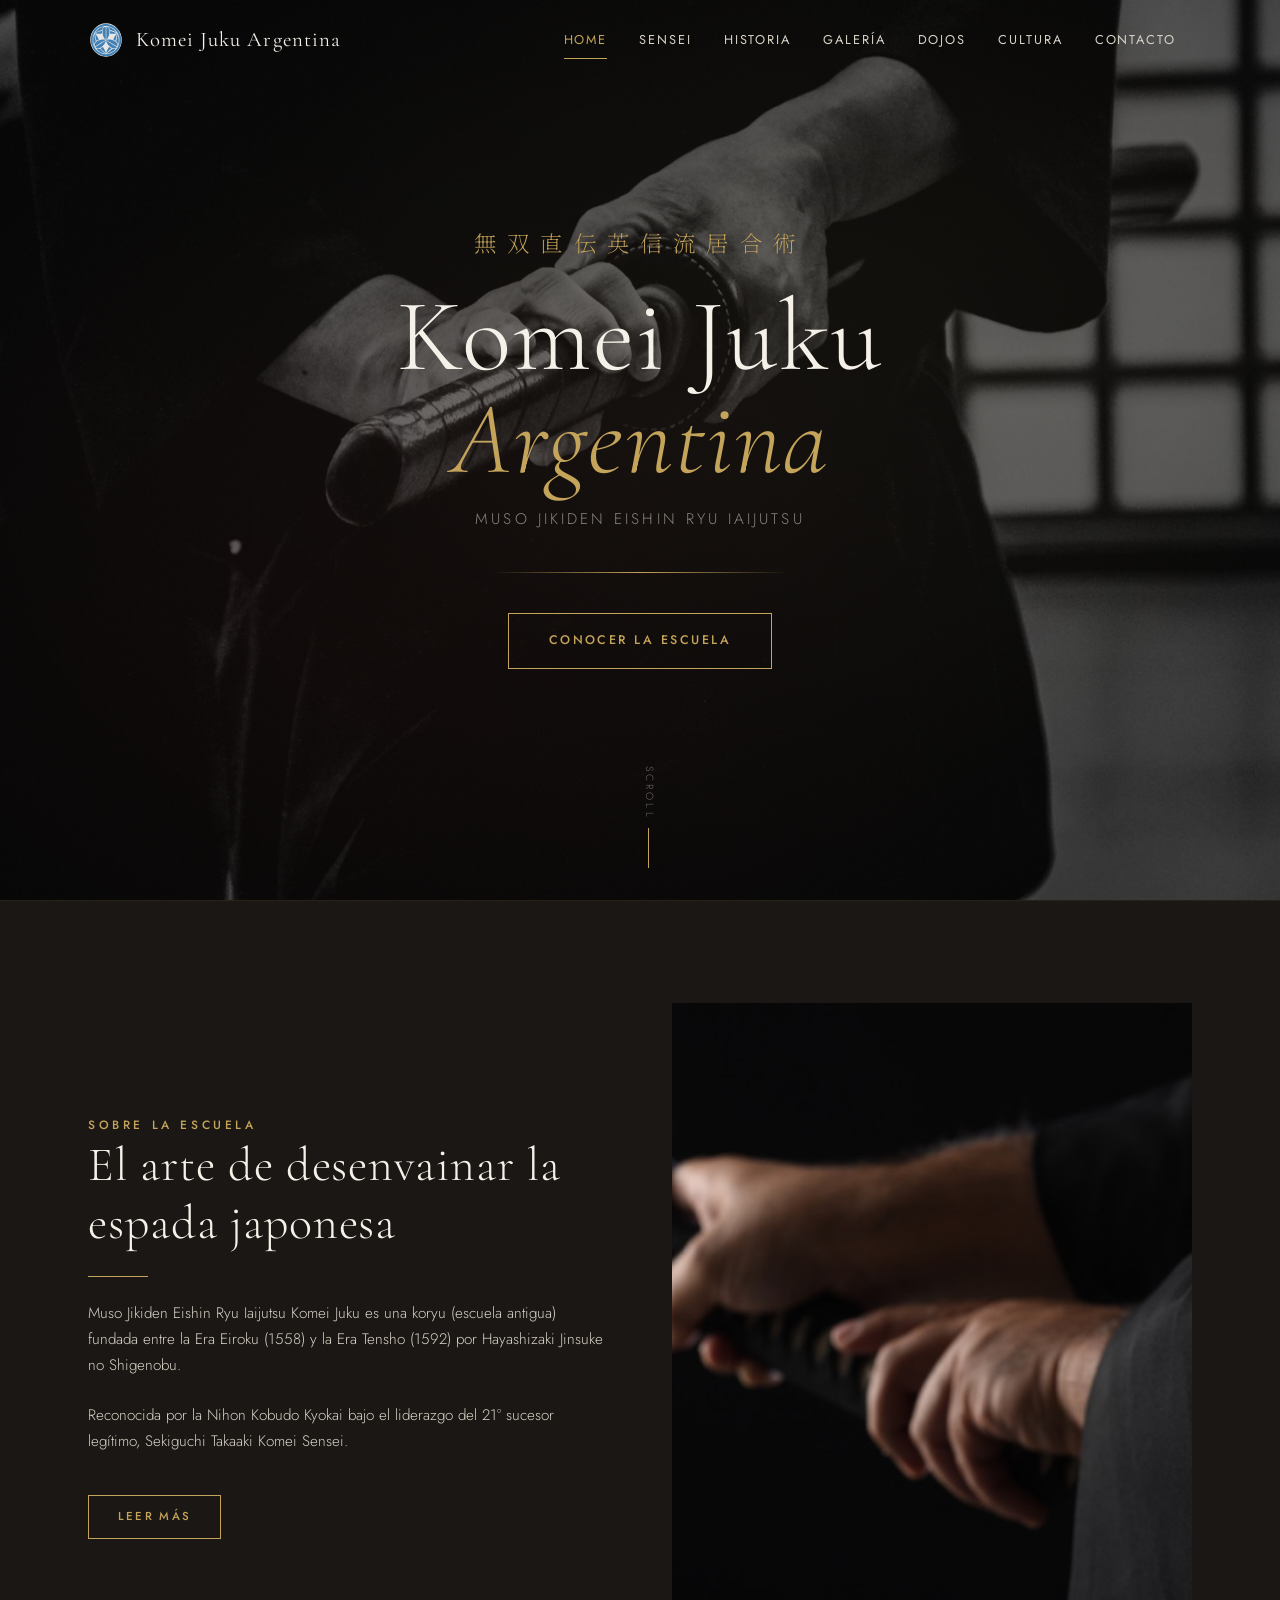
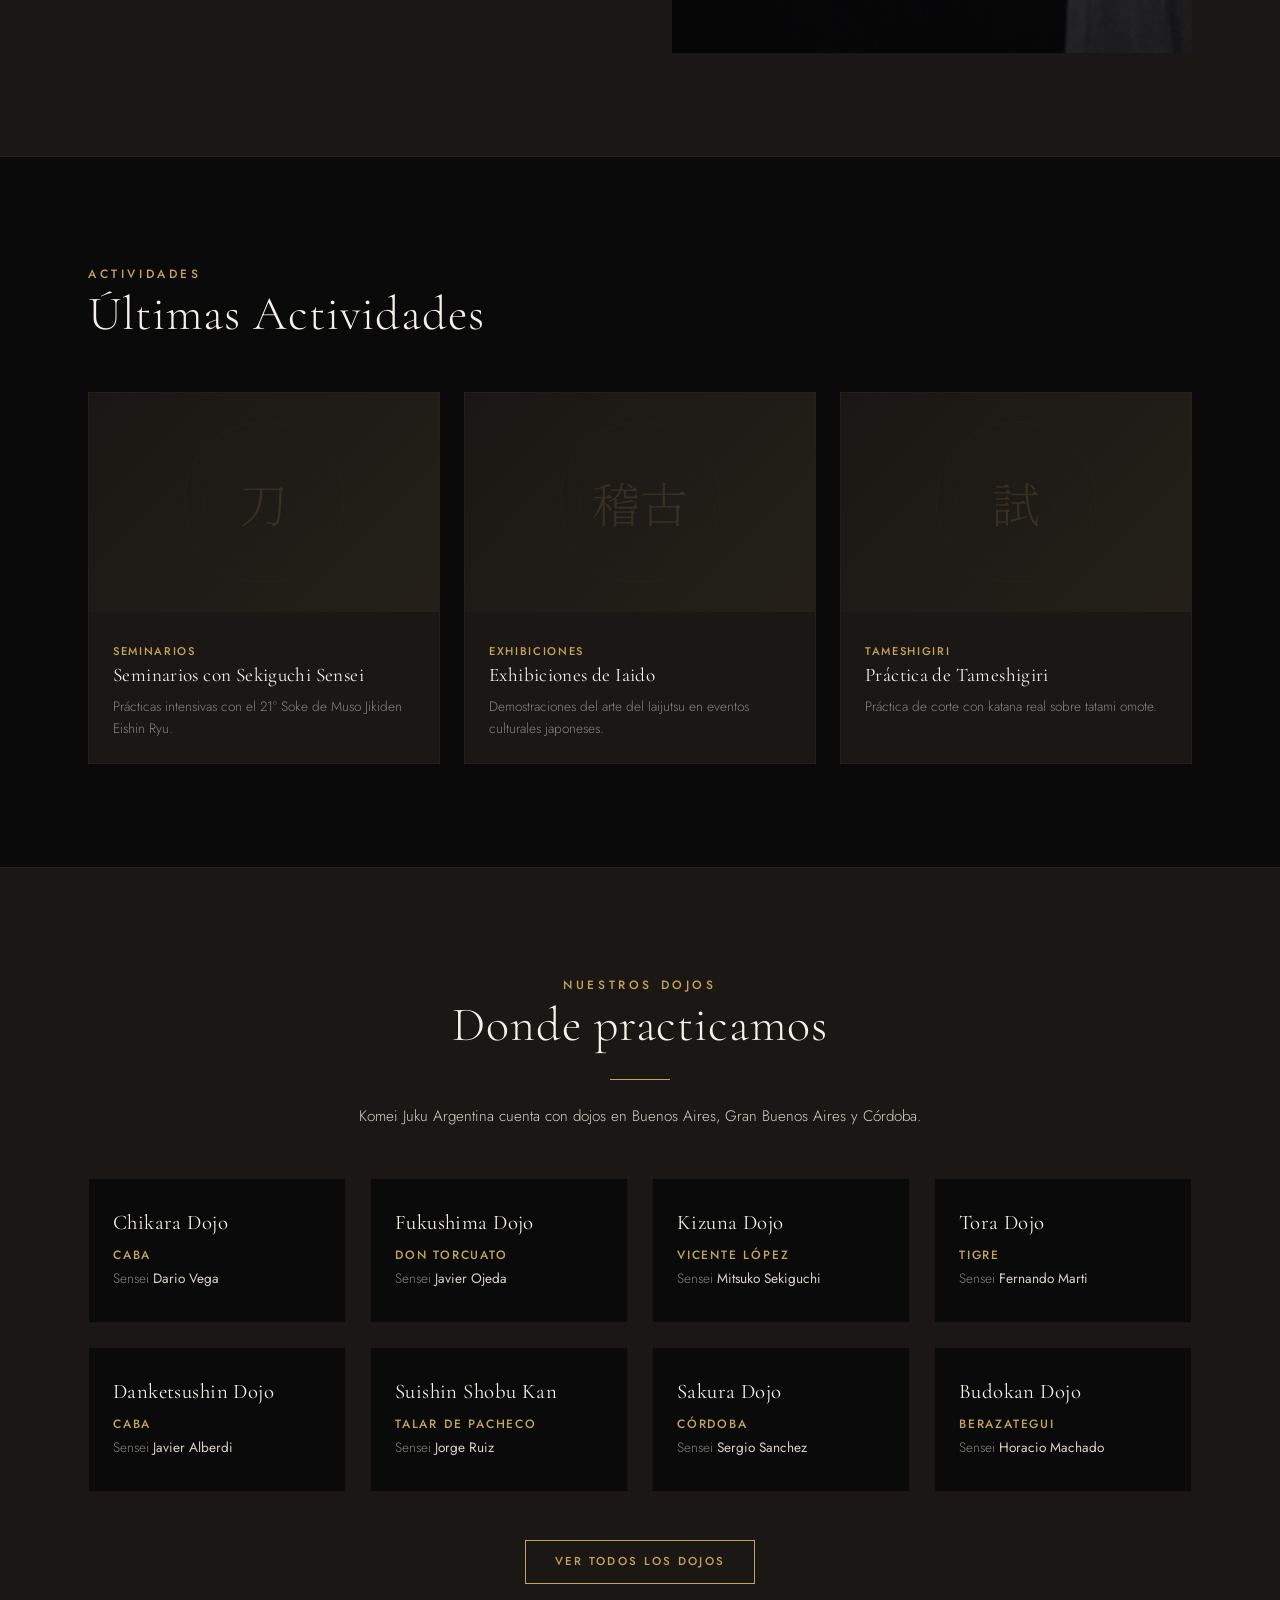
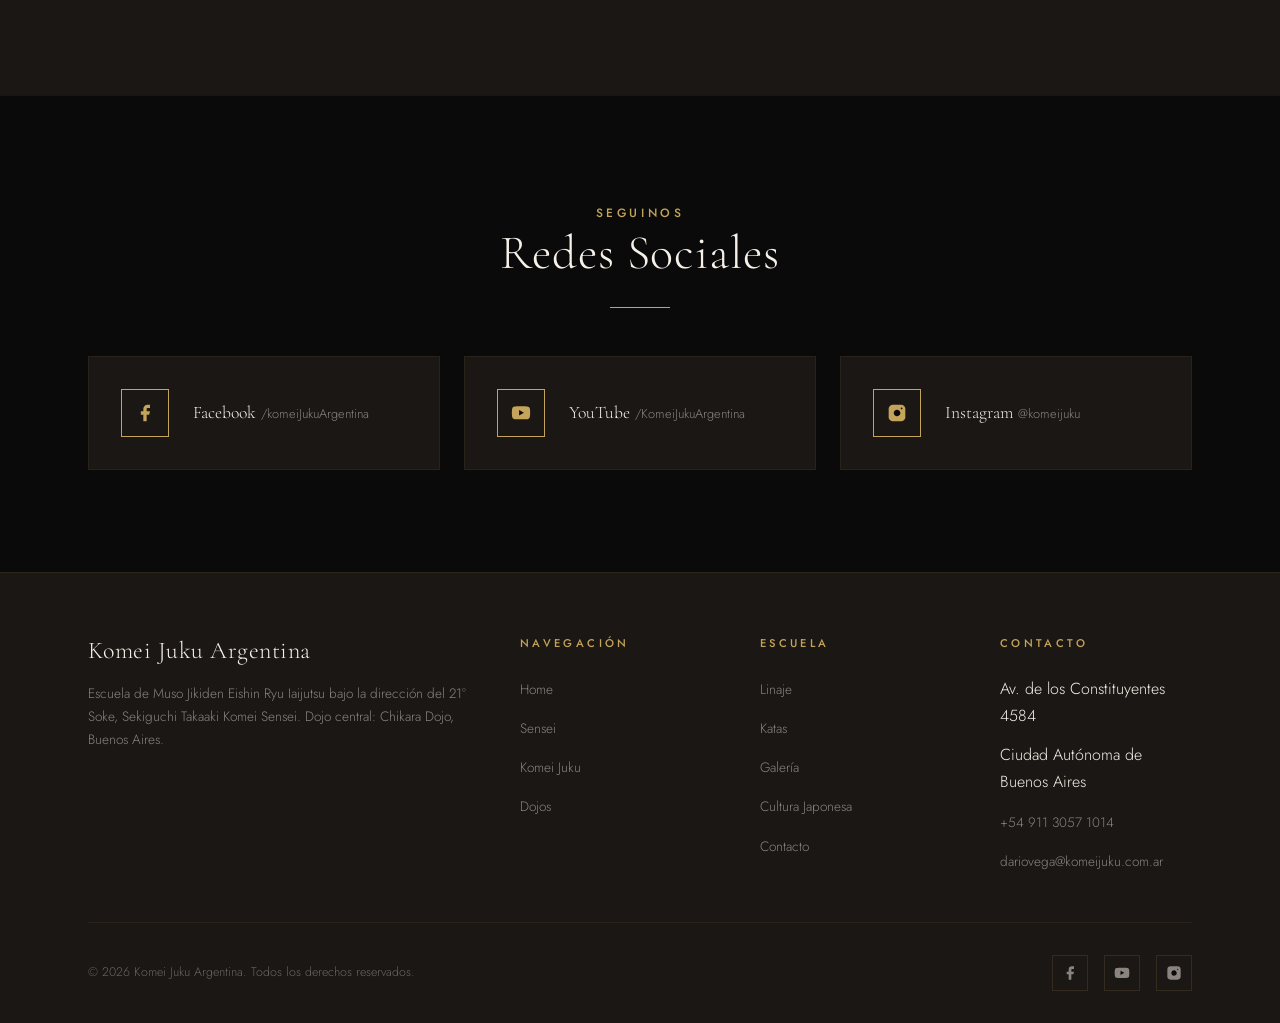
==== commit cf628ff5: "Add processed images to index and sensei pages - Add hero background image (tsuka B/N) and about-pre" ====
--- a/index.html
+++ b/index.html
@@ -62,7 +62,13 @@
 
   <!-- Hero -->
   <section class="hero">
-    <div class="hero__bg"></div>
+    <div class="hero__bg">
+      <picture>
+        <source media="(max-width: 480px)" srcset="img/1_home-400.jpg">
+        <source media="(max-width: 900px)" srcset="img/1_home-800.jpg">
+        <img src="img/1_home-1920.jpg" alt="Manos sosteniendo la tsuka de una katana" class="hero__bg-img">
+      </picture>
+    </div>
     <div class="hero__content">
       <p class="hero__school-jp">無双直伝英信流居合術</p>
       <h1 class="hero__title">Komei Juku<br><em>Argentina</em></h1>
@@ -91,9 +97,10 @@
           <a href="komei-juku.html" class="btn btn--small" style="margin-top: 1rem;">Leer más</a>
         </div>
         <div class="about-preview__image reveal reveal--delay-2">
-          <div class="img-placeholder">
-            <span>居合</span>
-          </div>
+          <picture>
+            <source media="(max-width: 480px)" srcset="img/2_home-400.jpg">
+            <img src="img/2_home-800.jpg" alt="Katana siendo desenvainada, con el mon de Komei Juku visible" loading="lazy">
+          </picture>
         </div>
       </div>
     </div>
--- a/css/style.css
+++ b/css/style.css
@@ -487,6 +487,14 @@
   z-index: 0;
 }
 
+.hero__bg-img {
+  width: 100%;
+  height: 100%;
+  object-fit: cover;
+  object-position: center;
+  opacity: 0.35;
+}
+
 /* Atmospheric gradient layers */
 .hero__bg::before {
   content: '';
